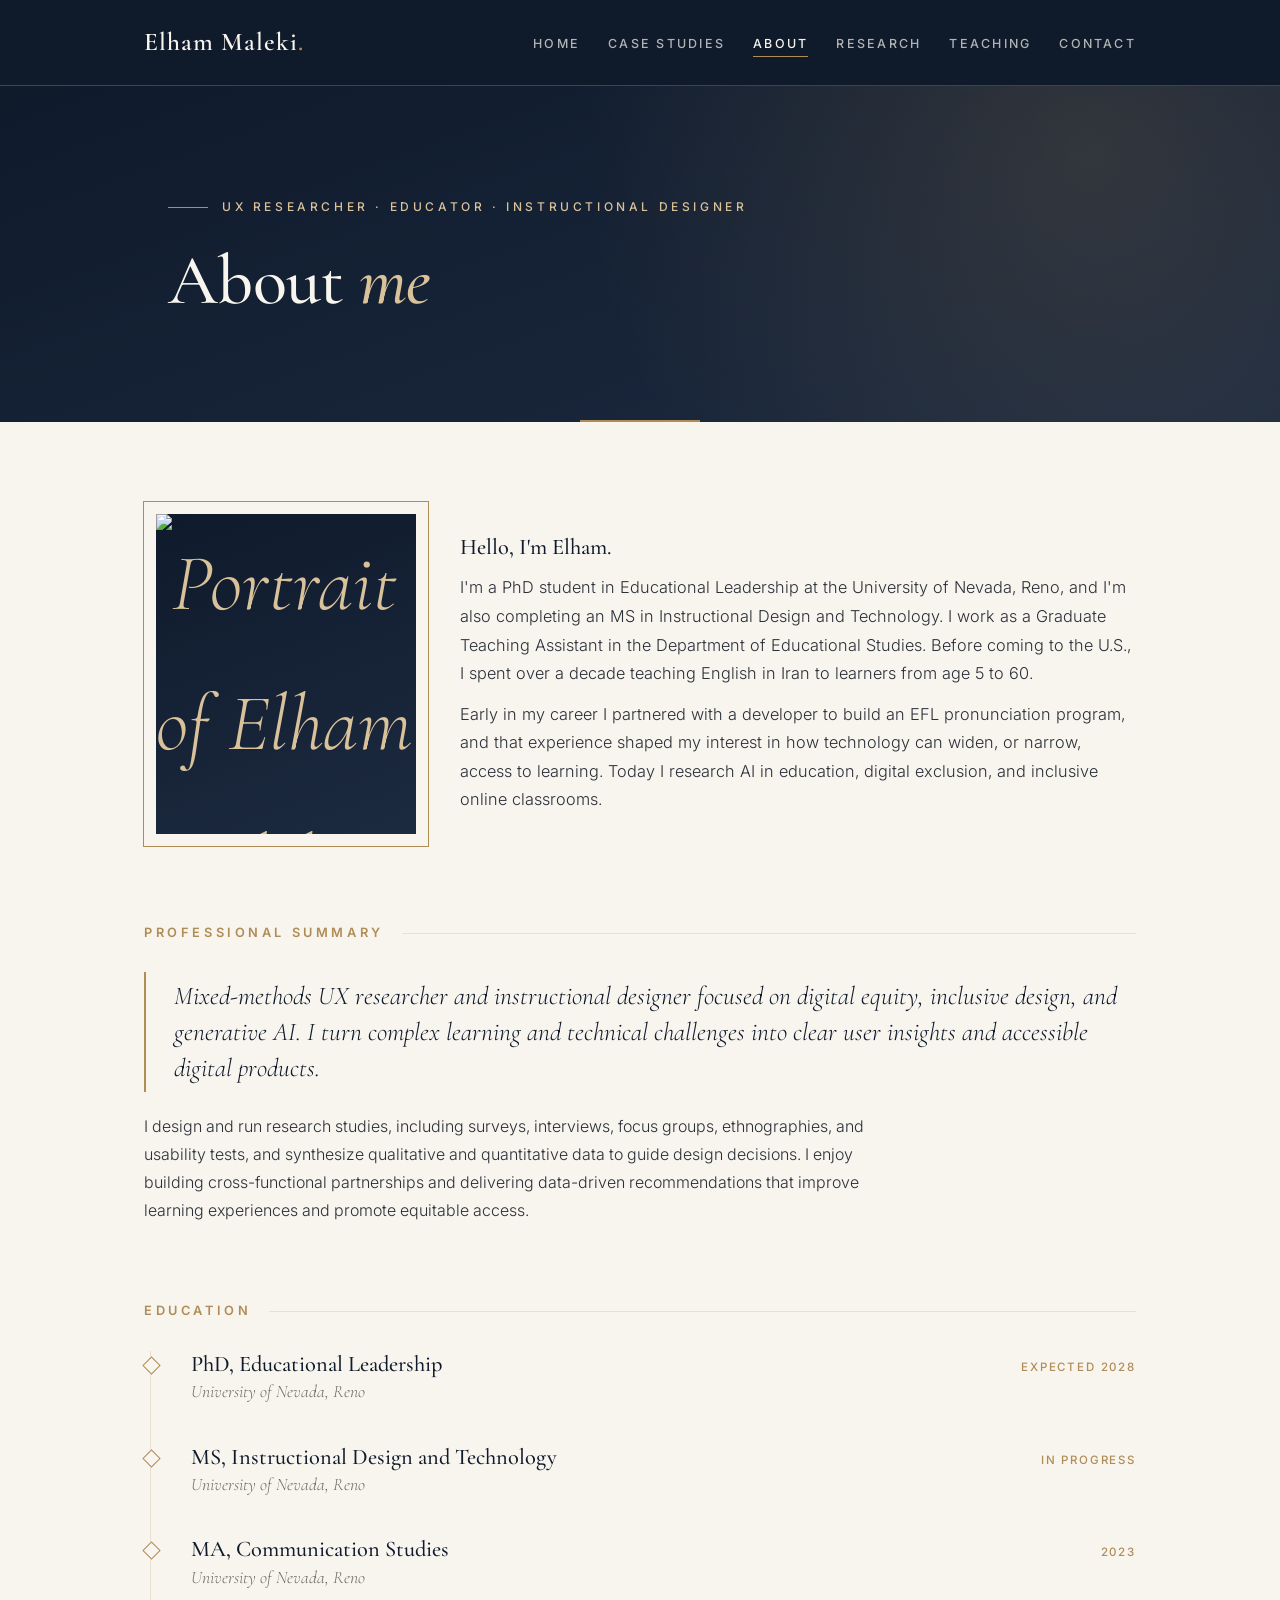
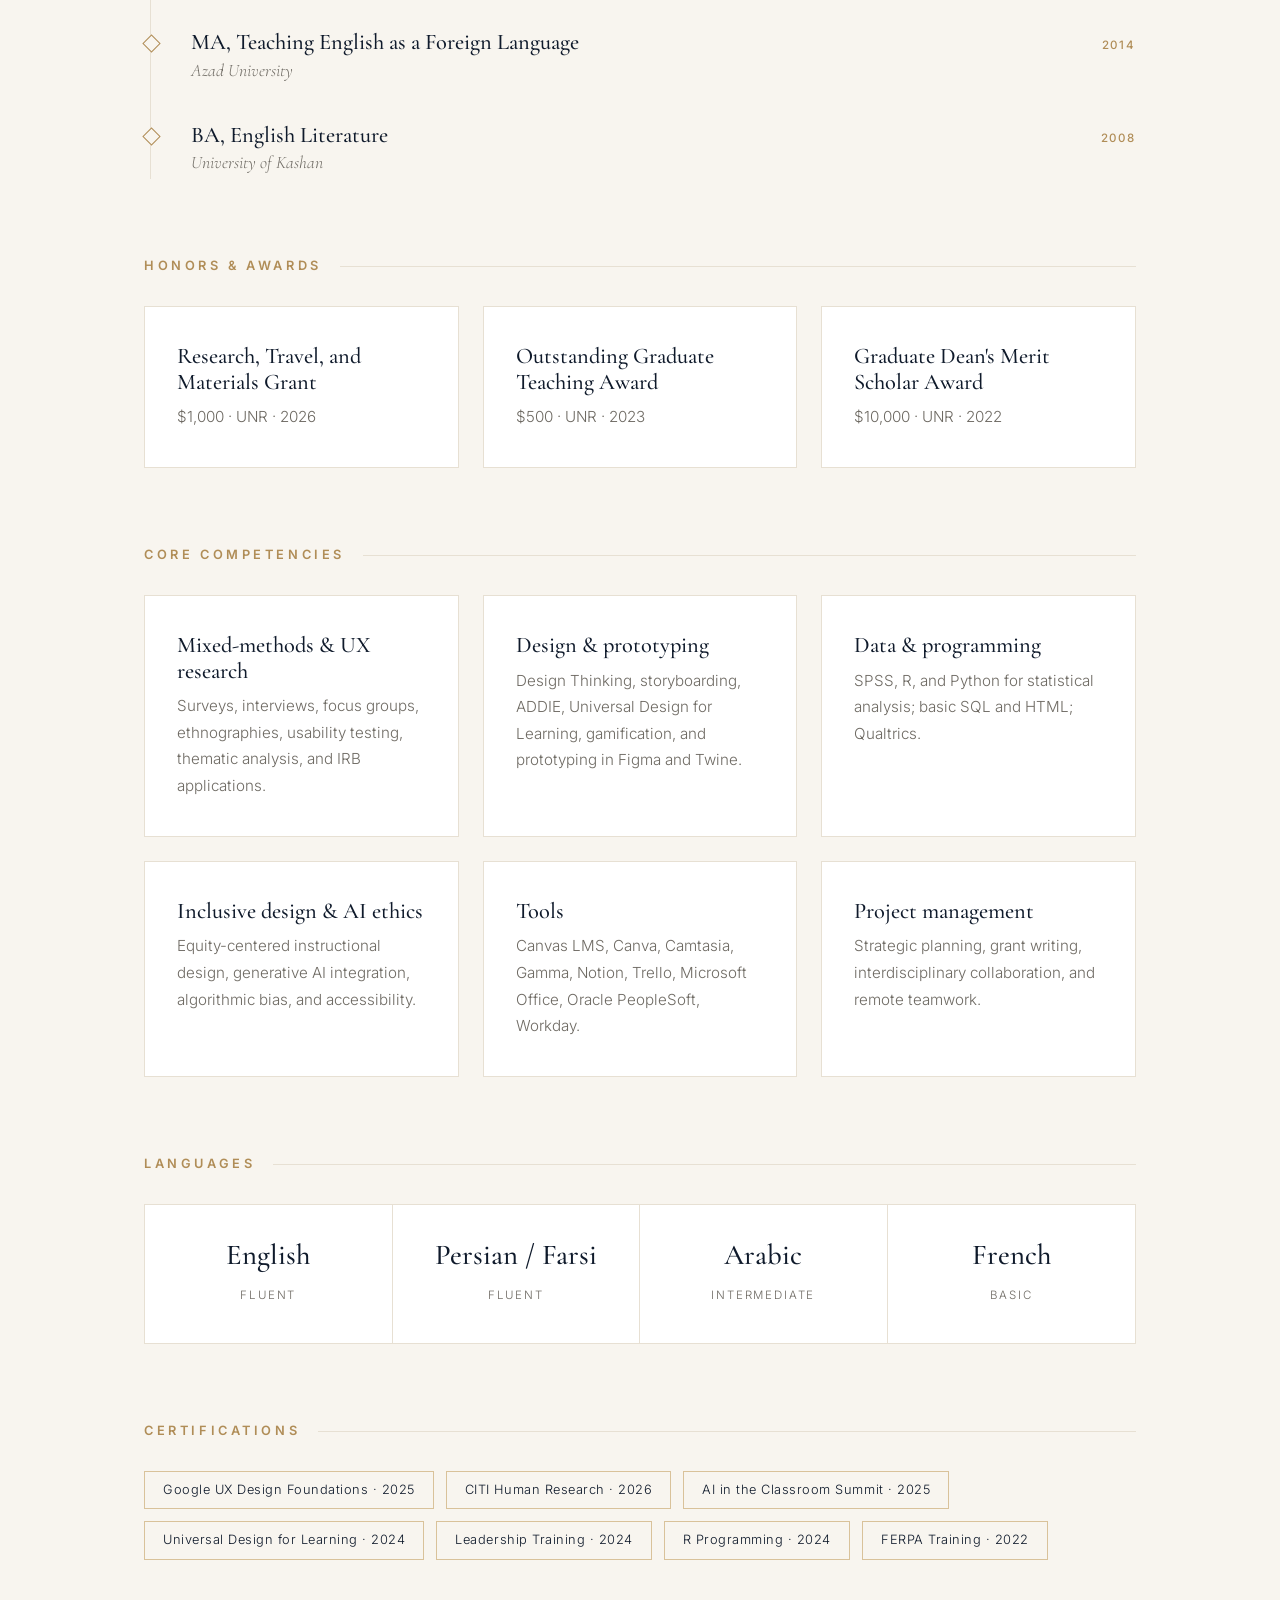
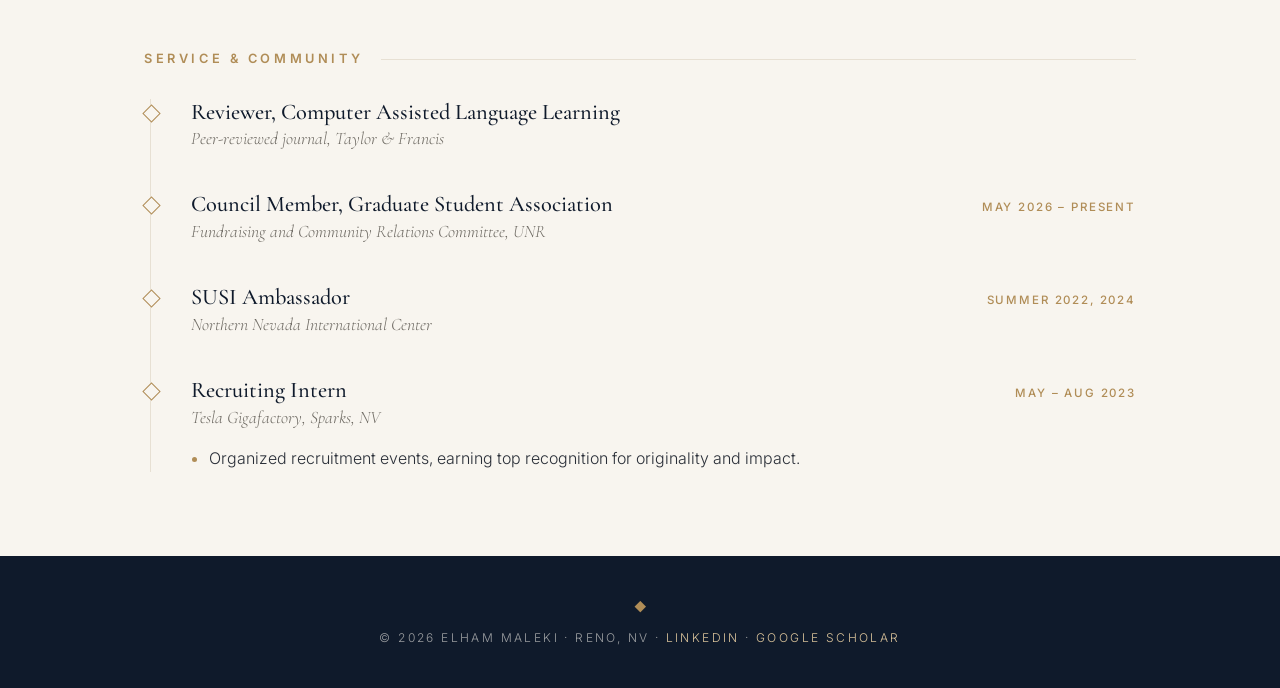
==== about.html @ 21c92529 "Add files via upload" ====
<!DOCTYPE html>
<html lang="en">
<head>
  <meta charset="UTF-8">
  <meta name="viewport" content="width=device-width, initial-scale=1.0">
  <title>Elham Maleki | About</title>
  <link rel="preconnect" href="https://fonts.googleapis.com">
  <link href="https://fonts.googleapis.com/css2?family=Cormorant+Garamond:ital,wght@0,500;0,600;1,500&family=Inter:wght@300;400;500;600&display=swap" rel="stylesheet">
  <link rel="stylesheet" href="style.css">
</head>
<body>
  <header>
    <div class="container">
      <nav>
        <a href="index.html" class="logo">Elham Maleki</a>
        <ul>
          <li><a href="index.html">Home</a></li>
          <li><a href="case-studies.html">Case Studies</a></li>
          <li><a href="about.html" class="active">About</a></li>
          <li><a href="research.html">Research</a></li>
          <li><a href="teaching.html">Teaching</a></li>
          <li><a href="contact.html">Contact</a></li>
        </ul>
      </nav>
    </div>
  </header>

  <main>
    <div class="container">
      <div class="page-head">
        <p class="eyebrow">UX Researcher · Educator · Instructional Designer</p>
        <h1 class="page-title">About <em>me</em></h1>
      </div>

      <section class="about-intro">
        <img src="images/profile.jpg" class="avatar" alt="Portrait of Elham Maleki">
        <div>
          <h3 style="margin-bottom: 14px;">Hello, I'm Elham.</h3>
          <p>
            I'm a PhD student in Educational Leadership at the University of Nevada, Reno, and I'm also
            completing an MS in Instructional Design and Technology. I work as a Graduate Teaching Assistant
            in the Department of Educational Studies. Before coming to the U.S.,
            I spent over a decade teaching English in Iran to learners from age 5 to 60.
          </p>
          <p style="margin-top: 12px;">
            Early in my career I partnered with a developer to build an EFL pronunciation program, and that
            experience shaped my interest in how technology can widen, or narrow, access to learning. Today
            I research AI in education, digital exclusion, and inclusive online classrooms.
          </p>
        </div>
      </section>

      <section>
        <h2>Professional summary</h2>
        <p class="callout" style="margin: 0;">
          Mixed-methods UX researcher and instructional designer focused on digital equity, inclusive design,
          and generative AI. I turn complex learning and technical challenges into clear user insights and
          accessible digital products.
        </p>
        <p style="margin-top: 20px; max-width: 760px;">
          I design and run research studies, including surveys, interviews, focus groups, ethnographies, and
          usability tests, and synthesize qualitative and quantitative data to guide design decisions. I enjoy
          building cross-functional partnerships and delivering data-driven recommendations that improve
          learning experiences and promote equitable access.
        </p>
      </section>

      <section>
        <h2>Education</h2>
        <div class="item">
          <div class="item-head"><h3>PhD, Educational Leadership</h3><span class="date">Expected 2028</span></div>
          <p class="where">University of Nevada, Reno</p>
        </div>
        <div class="item">
          <div class="item-head"><h3>MS, Instructional Design and Technology</h3><span class="date">In progress</span></div>
          <p class="where">University of Nevada, Reno</p>
        </div>
        <div class="item">
          <div class="item-head"><h3>MA, Communication Studies</h3><span class="date">2023</span></div>
          <p class="where">University of Nevada, Reno</p>
        </div>
        <div class="item">
          <div class="item-head"><h3>MA, Teaching English as a Foreign Language</h3><span class="date">2014</span></div>
          <p class="where">Azad University</p>
        </div>
        <div class="item">
          <div class="item-head"><h3>BA, English Literature</h3><span class="date">2008</span></div>
          <p class="where">University of Kashan</p>
        </div>
      </section>

      <section>
        <h2>Honors &amp; awards</h2>
        <div class="grid">
          <div class="card"><h3>Research, Travel, and Materials Grant</h3><p>$1,000 · UNR · 2026</p></div>
          <div class="card"><h3>Outstanding Graduate Teaching Award</h3><p>$500 · UNR · 2023</p></div>
          <div class="card"><h3>Graduate Dean's Merit Scholar Award</h3><p>$10,000 · UNR · 2022</p></div>
        </div>
      </section>

      <section>
        <h2>Core competencies</h2>
        <div class="grid">
          <div class="card">
            <h3>Mixed-methods &amp; UX research</h3>
            <p>Surveys, interviews, focus groups, ethnographies, usability testing, thematic analysis, and IRB applications.</p>
          </div>
          <div class="card">
            <h3>Design &amp; prototyping</h3>
            <p>Design Thinking, storyboarding, ADDIE, Universal Design for Learning, gamification, and prototyping in Figma and Twine.</p>
          </div>
          <div class="card">
            <h3>Data &amp; programming</h3>
            <p>SPSS, R, and Python for statistical analysis; basic SQL and HTML; Qualtrics.</p>
          </div>
          <div class="card">
            <h3>Inclusive design &amp; AI ethics</h3>
            <p>Equity-centered instructional design, generative AI integration, algorithmic bias, and accessibility.</p>
          </div>
          <div class="card">
            <h3>Tools</h3>
            <p>Canvas LMS, Canva, Camtasia, Gamma, Notion, Trello, Microsoft Office, Oracle PeopleSoft, Workday.</p>
          </div>
          <div class="card">
            <h3>Project management</h3>
            <p>Strategic planning, grant writing, interdisciplinary collaboration, and remote teamwork.</p>
          </div>
        </div>
      </section>

      <section>
        <h2>Languages</h2>
        <div class="card stats">
          <div class="stat"><strong style="font-size: 1.8rem;">English</strong><span>Fluent</span></div>
          <div class="stat"><strong style="font-size: 1.8rem;">Persian / Farsi</strong><span>Fluent</span></div>
          <div class="stat"><strong style="font-size: 1.8rem;">Arabic</strong><span>Intermediate</span></div>
          <div class="stat"><strong style="font-size: 1.8rem;">French</strong><span>Basic</span></div>
        </div>
      </section>

      <section>
        <h2>Certifications</h2>
        <span class="tag">Google UX Design Foundations · 2025</span>
        <span class="tag">CITI Human Research · 2026</span>
        <span class="tag">AI in the Classroom Summit · 2025</span>
        <span class="tag">Universal Design for Learning · 2024</span>
        <span class="tag">Leadership Training · 2024</span>
        <span class="tag">R Programming · 2024</span>
        <span class="tag">FERPA Training · 2022</span>
      </section>

      <section>
        <h2>Service &amp; community</h2>
        <div class="item">
          <div class="item-head"><h3>Reviewer, Computer Assisted Language Learning</h3></div>
          <p class="where">Peer-reviewed journal, Taylor &amp; Francis</p>
        </div>
        <div class="item">
          <div class="item-head"><h3>Council Member, Graduate Student Association</h3><span class="date">May 2026 – Present</span></div>
          <p class="where">Fundraising and Community Relations Committee, UNR</p>
        </div>
        <div class="item">
          <div class="item-head"><h3>SUSI Ambassador</h3><span class="date">Summer 2022, 2024</span></div>
          <p class="where">Northern Nevada International Center</p>
        </div>
        <div class="item">
          <div class="item-head"><h3>Recruiting Intern</h3><span class="date">May – Aug 2023</span></div>
          <p class="where">Tesla Gigafactory, Sparks, NV</p>
          <ul><li>Organized recruitment events, earning top recognition for originality and impact.</li></ul>
        </div>
      </section>
    </div>
  </main>

  <footer>
    <div class="container">© 2026 Elham Maleki · Reno, NV · <a href="https://www.linkedin.com/in/elham-maleki-n/" target="_blank" rel="noopener">LinkedIn</a> · <a href="https://scholar.google.com/citations?user=H0M7LdgAAAAJ&amp;hl=en" target="_blank" rel="noopener">Google Scholar</a></div>
  </footer>
</body>
</html>
---- style.css ----
/* =========================================================
   Elham Maleki — Portfolio
   Classic theme: deep navy, antique gold, ivory
   ========================================================= */
:root {
  --ink: #0f1a2b;          /* deep navy */
  --ink-soft: #1c2a40;
  --ivory: #f8f5ef;
  --paper: #ffffff;
  --text: #2a2f38;
  --muted: #6e6a63;
  --gold: #b08d57;
  --gold-light: #d9c29a;
  --line: #e7e0d3;
  --serif: "Cormorant Garamond", "Playfair Display", Georgia, serif;
  --sans: "Inter", system-ui, -apple-system, sans-serif;
}

* { box-sizing: border-box; margin: 0; padding: 0; }
html { scroll-behavior: smooth; }

body {
  font-family: var(--sans);
  font-weight: 300;
  background: var(--ivory);
  color: var(--text);
  line-height: 1.75;
  overflow-x: hidden;
  -webkit-font-smoothing: antialiased;
}

h1, h2, h3 { font-family: var(--serif); font-weight: 500; color: var(--ink); line-height: 1.15; }
h1 { font-size: clamp(2.6rem, 6vw, 4.4rem); letter-spacing: -0.01em; }
h3 { font-size: 1.4rem; }
strong { font-weight: 600; }

a { color: var(--ink); text-decoration-color: var(--gold); text-underline-offset: 3px; }
a:hover { color: var(--gold); }

.container { max-width: 1040px; margin: 0 auto; padding: 0 24px; }

/* ---------- Header ---------- */
header {
  background: var(--ink);
  position: sticky;
  top: 0;
  z-index: 20;
  border-bottom: 1px solid rgba(176, 141, 87, 0.35);
}

nav {
  display: flex;
  justify-content: space-between;
  align-items: center;
  flex-wrap: wrap;
  gap: 12px;
  padding: 20px 0;
}

.logo {
  font-family: var(--serif);
  font-size: 1.6rem;
  font-weight: 600;
  letter-spacing: 0.04em;
  color: var(--ivory);
  text-decoration: none;
}
.logo::after { content: "."; color: var(--gold); }
.logo:hover { color: var(--ivory); }

nav ul { list-style: none; display: flex; flex-wrap: wrap; gap: 28px; }

nav ul a {
  position: relative;
  text-decoration: none;
  color: rgba(248, 245, 239, 0.7);
  font-size: 0.78rem;
  font-weight: 500;
  letter-spacing: 0.18em;
  text-transform: uppercase;
  padding: 6px 0;
  transition: color 0.25s;
}
nav ul a::after {
  content: "";
  position: absolute;
  left: 0; bottom: 0;
  width: 0; height: 1px;
  background: var(--gold);
  transition: width 0.3s ease;
}
nav ul a:hover, nav ul a.active { color: var(--ivory); }
nav ul a:hover::after, nav ul a.active::after { width: 100%; }

/* ---------- Layout ---------- */
main { padding: 0 0 80px; }
section { margin-top: 80px; animation: rise 0.8s ease both; }

@keyframes rise {
  from { opacity: 0; transform: translateY(14px); }
  to   { opacity: 1; transform: none; }
}

/* Section headings: small caps label with a gold rule */
h2 {
  display: flex;
  align-items: center;
  gap: 18px;
  font-family: var(--sans);
  font-size: 0.8rem;
  font-weight: 600;
  letter-spacing: 0.28em;
  text-transform: uppercase;
  color: var(--gold);
  margin-bottom: 32px;
}
h2::after { content: ""; flex: 1; height: 1px; background: var(--line); }

/* Full-width dark band (hero + page headers) */
.hero, .page-head {
  position: relative;
  margin: 0 calc(50% - 50vw);
  padding: 110px calc(50vw - 50% + 24px) 100px;
  background:
    radial-gradient(circle at 85% 20%, rgba(176, 141, 87, 0.18), transparent 45%),
    linear-gradient(160deg, var(--ink) 0%, var(--ink-soft) 100%);
  color: var(--ivory);
  animation: none;
}
.hero { margin-top: 0; }
.hero::after, .page-head::after {
  content: "";
  position: absolute;
  left: 50%; bottom: 0;
  transform: translateX(-50%);
  width: 120px; height: 2px;
  background: var(--gold);
}
.hero h1, .page-head h1 { color: var(--ivory); }
.hero h1 em, .page-head h1 em { color: var(--gold-light); font-style: italic; }

.hero .eyebrow, .page-head .eyebrow {
  font-size: 0.75rem;
  font-weight: 500;
  letter-spacing: 0.3em;
  text-transform: uppercase;
  color: var(--gold-light);
  margin-bottom: 24px;
}
.hero .eyebrow::before, .page-head .eyebrow::before {
  content: "";
  display: inline-block;
  width: 40px; height: 1px;
  background: var(--gold);
  vertical-align: middle;
  margin-right: 14px;
}

.hero p.lead, .page-intro {
  font-size: 1.1rem;
  color: rgba(248, 245, 239, 0.75);
  max-width: 620px;
  margin: 26px 0 40px;
}
.page-head .page-intro { margin-bottom: 0; }

/* ---------- Buttons ---------- */
.btn {
  display: inline-block;
  padding: 14px 32px;
  font-size: 0.78rem;
  font-weight: 500;
  letter-spacing: 0.18em;
  text-transform: uppercase;
  text-decoration: none;
  border: 1px solid var(--gold);
  margin: 0 12px 12px 0;
  transition: all 0.3s ease;
}
.btn-primary { background: var(--gold); color: var(--ink); }
.btn-primary:hover { background: transparent; color: var(--gold-light); }
.btn-outline { color: var(--ivory); }
.btn-outline:hover { background: var(--gold); color: var(--ink); }

/* ---------- Stats ---------- */
.stats, .card.stats {
  display: grid;
  grid-template-columns: repeat(4, 1fr);
  background: var(--paper);
  border: 1px solid var(--line);
  padding: 0;
}
.stat {
  text-align: center;
  padding: 36px 16px;
  border-right: 1px solid var(--line);
}
.stat:last-child { border-right: none; }
.stat strong {
  display: block;
  font-family: var(--serif);
  font-size: 3.2rem;
  font-weight: 500;
  color: var(--ink);
  line-height: 1;
  margin-bottom: 10px;
}
.stat span {
  font-size: 0.72rem;
  letter-spacing: 0.16em;
  text-transform: uppercase;
  color: var(--muted);
}

/* ---------- Cards ---------- */
.grid {
  display: grid;
  grid-template-columns: repeat(auto-fit, minmax(270px, 1fr));
  gap: 24px;
}

.card {
  position: relative;
  background: var(--paper);
  border: 1px solid var(--line);
  padding: 36px 32px;
  transition: transform 0.35s ease, box-shadow 0.35s ease;
}
.card::before {
  content: "";
  position: absolute;
  top: -1px; left: -1px;
  width: 0; height: 2px;
  background: var(--gold);
  transition: width 0.4s ease;
}
.card:hover::before { width: calc(100% + 2px); }
.card h3 { margin-bottom: 10px; }
.card p { color: var(--muted); font-size: 0.95rem; }

a.card { display: block; text-decoration: none; color: inherit; }
a.card:hover { transform: translateY(-4px); box-shadow: 0 18px 40px rgba(15, 26, 43, 0.08); }
a.card h3 { transition: color 0.3s; }
a.card:hover h3 { color: var(--gold); }

/* ---------- Timeline items ---------- */
.item {
  position: relative;
  padding: 0 0 36px 40px;
  border-left: 1px solid var(--line);
  margin-left: 6px;
}
.item:last-child { padding-bottom: 0; }
.item::before {
  content: "";
  position: absolute;
  left: -6px; top: 8px;
  width: 11px; height: 11px;
  background: var(--ivory);
  border: 1px solid var(--gold);
  transform: rotate(45deg);
}
.item-head {
  display: flex;
  justify-content: space-between;
  align-items: baseline;
  flex-wrap: wrap;
  gap: 4px 20px;
}
.item .date {
  font-size: 0.72rem;
  font-weight: 500;
  letter-spacing: 0.16em;
  text-transform: uppercase;
  color: var(--gold);
  white-space: nowrap;
}
.item .where { color: var(--muted); font-style: italic; font-family: var(--serif); font-size: 1.1rem; }
.item ul { padding-left: 18px; margin-top: 10px; }
.item li { margin-bottom: 4px; }
.item li::marker { color: var(--gold); }

/* ---------- Publications ---------- */
.pub {
  background: var(--paper);
  border: 1px solid var(--line);
  border-left: 2px solid var(--gold);
  padding: 22px 28px;
  margin-bottom: 16px;
  font-size: 0.97rem;
}
.pub em { font-family: var(--serif); font-size: 1.08em; }
.pub a {
  margin-left: 6px;
  font-size: 0.72rem;
  font-weight: 500;
  letter-spacing: 0.14em;
  text-transform: uppercase;
  color: var(--gold);
  text-decoration: none;
  white-space: nowrap;
}
.pub a::after { content: " →"; }

/* ---------- Tags ---------- */
.tag {
  display: inline-block;
  border: 1px solid var(--gold-light);
  color: var(--ink);
  font-size: 0.8rem;
  letter-spacing: 0.04em;
  padding: 7px 18px;
  margin: 0 8px 12px 0;
  transition: all 0.25s;
}
.tag:hover { background: var(--ink); color: var(--ivory); border-color: var(--ink); }

/* ---------- About ---------- */
.about-intro {
  display: grid;
  grid-template-columns: 260px 1fr;
  gap: 56px;
  align-items: center;
}
.about-intro p { font-size: 1.02rem; }
.avatar {
  width: 260px; height: 320px;
  object-fit: cover;
  background: linear-gradient(160deg, var(--ink), var(--ink-soft));
  display: flex; align-items: center; justify-content: center;
  font-family: var(--serif);
  font-size: 5rem;
  font-style: italic;
  color: var(--gold-light);
  outline: 1px solid var(--gold);
  outline-offset: 12px;
  margin: 12px;
}

img.avatar { display: block; }

/* ---------- Photos ---------- */
.hero-grid {
  display: grid;
  grid-template-columns: 1.5fr 1fr;
  gap: 64px;
  align-items: center;
}
.hero-photo img {
  display: block;
  width: 100%;
  max-width: 340px;
  aspect-ratio: 4 / 5;
  object-fit: cover;
  margin-left: auto;
  outline: 1px solid var(--gold);
  outline-offset: 14px;
}

.photo-feature {
  display: grid;
  grid-template-columns: 1.4fr 1fr;
  background: var(--paper);
  border: 1px solid var(--line);
}
.photo-feature img {
  display: block;
  width: 100%;
  height: 100%;
  min-height: 320px;
  object-fit: cover;
  object-position: center;
}
.photo-feature .photo-text { padding: 44px 40px; align-self: center; }
.photo-feature h3 { font-size: 1.9rem; margin-bottom: 12px; }
.photo-feature p { color: var(--muted); }

/* ---------- Contact ---------- */
.contact-list { list-style: none; }
.contact-list li { padding: 14px 0; border-bottom: 1px solid var(--line); }
.contact-list li:last-child { border-bottom: none; }
.contact-list strong {
  display: block;
  font-size: 0.7rem;
  font-weight: 600;
  letter-spacing: 0.2em;
  text-transform: uppercase;
  color: var(--gold);
}

form { display: grid; gap: 22px; }
label {
  font-size: 0.7rem;
  font-weight: 600;
  letter-spacing: 0.2em;
  text-transform: uppercase;
  color: var(--muted);
}
input, textarea {
  width: 100%;
  padding: 10px 0;
  border: none;
  border-bottom: 1px solid var(--line);
  background: transparent;
  font: inherit;
  font-weight: 400;
  color: var(--text);
  transition: border-color 0.25s;
}
input:focus, textarea:focus { outline: none; border-bottom-color: var(--gold); }
button.btn { justify-self: start; cursor: pointer; font-family: var(--sans); }
form .btn-primary:hover { color: var(--ink); background: var(--gold-light); }

/* ---------- Case studies ---------- */
.status {
  display: inline-block;
  font-size: 0.68rem;
  font-weight: 600;
  letter-spacing: 0.18em;
  text-transform: uppercase;
  padding: 5px 12px;
  margin-bottom: 18px;
  border: 1px solid var(--gold);
  color: var(--gold);
}
.status.done { background: var(--gold); color: var(--ink); }

.case-feature {
  display: grid;
  grid-template-columns: 1.1fr 1fr;
  background: var(--paper);
  border: 1px solid var(--line);
  text-decoration: none;
  color: inherit;
  transition: box-shadow 0.35s ease, transform 0.35s ease;
}
.case-feature:hover { box-shadow: 0 18px 40px rgba(15, 26, 43, 0.08); transform: translateY(-4px); color: inherit; }
.case-feature .case-art {
  background:
    radial-gradient(circle at 30% 30%, rgba(176, 141, 87, 0.35), transparent 55%),
    linear-gradient(160deg, var(--ink), var(--ink-soft));
  display: flex;
  align-items: center;
  justify-content: center;
  min-height: 300px;
  font-family: var(--serif);
  font-size: 3.4rem;
  font-style: italic;
  color: var(--gold-light);
  letter-spacing: 0.06em;
}
.case-feature .case-body { padding: 44px 40px; }
.case-feature h3 { font-size: 2rem; margin-bottom: 12px; }
.case-feature p { color: var(--muted); }
.meta { display: flex; flex-wrap: wrap; gap: 8px 24px; margin: 22px 0 26px; }
.meta div { font-size: 0.85rem; }
.meta span {
  display: block;
  font-size: 0.66rem;
  font-weight: 600;
  letter-spacing: 0.2em;
  text-transform: uppercase;
  color: var(--gold);
}
.read-more {
  font-size: 0.75rem;
  font-weight: 600;
  letter-spacing: 0.18em;
  text-transform: uppercase;
  color: var(--ink);
  border-bottom: 1px solid var(--gold);
  padding-bottom: 4px;
}

/* Case study article */
.case-section {
  display: grid;
  grid-template-columns: 200px 1fr;
  gap: 40px;
  padding: 48px 0;
  border-top: 1px solid var(--line);
  margin-top: 0;
}
.case-section:first-of-type { border-top: none; }
.case-label .num {
  display: block;
  font-family: var(--serif);
  font-size: 3rem;
  font-style: italic;
  color: var(--gold);
  line-height: 1;
}
.case-label h2 { margin: 8px 0 0; font-size: 0.72rem; }
.case-label h2::after { display: none; }
.case-content > p + p { margin-top: 14px; }
.case-content ul { padding-left: 20px; margin-top: 12px; }
.case-content li { margin-bottom: 6px; }
.case-content li::marker { color: var(--gold); }
.case-content h3 { margin: 26px 0 6px; }
.case-content h3:first-child { margin-top: 0; }

.callout {
  font-family: var(--serif);
  font-size: 1.6rem;
  font-style: italic;
  line-height: 1.4;
  color: var(--ink);
  border-left: 2px solid var(--gold);
  padding: 6px 0 6px 28px;
  margin: 24px 0;
}
.callout small {
  display: block;
  font-family: var(--sans);
  font-style: normal;
  font-size: 0.68rem;
  font-weight: 600;
  letter-spacing: 0.2em;
  text-transform: uppercase;
  color: var(--gold);
  margin-bottom: 8px;
}

.mini-grid { display: grid; grid-template-columns: repeat(auto-fit, minmax(220px, 1fr)); gap: 18px; margin-top: 12px; }
.mini-grid .card { padding: 26px 24px; }
.mini-grid .card h3 { font-size: 1.25rem; margin: 0 0 6px; }

.page-nav {
  display: flex;
  justify-content: space-between;
  flex-wrap: wrap;
  gap: 16px;
  padding-top: 40px;
  border-top: 1px solid var(--line);
}

/* ---------- Footer ---------- */
footer {
  background: var(--ink);
  color: rgba(248, 245, 239, 0.6);
  text-align: center;
  padding: 40px 0;
  font-size: 0.75rem;
  letter-spacing: 0.2em;
  text-transform: uppercase;
}
footer a { color: var(--gold-light); text-decoration: none; }
footer a:hover { color: var(--ivory); }
footer::before {
  content: "◆";
  display: block;
  color: var(--gold);
  margin-bottom: 10px;
  letter-spacing: 0;
}

/* ---------- Mobile ---------- */
@media (max-width: 720px) {
  nav { justify-content: center; }
  nav ul { gap: 16px; justify-content: center; }
  .hero, .page-head { padding-top: 70px; padding-bottom: 70px; }
  .about-intro { grid-template-columns: 1fr; text-align: center; gap: 36px; }
  .avatar { margin: 12px auto; width: 200px; height: 240px; }
  .stats, .card.stats { grid-template-columns: repeat(2, 1fr); }
  .stat { border-bottom: 1px solid var(--line); }
  .stat:nth-child(2n) { border-right: none; }
  .stat:nth-last-child(-n+2) { border-bottom: none; }
  .stat strong { font-size: 2.4rem; }
  .card { padding: 28px 24px; }
  .hero-grid { grid-template-columns: 1fr; gap: 48px; }
  .hero-photo { order: -1; }
  .hero-photo img { max-width: 220px; margin: 0 auto; }
  .photo-feature { grid-template-columns: 1fr; }
  .photo-feature img { min-height: 220px; }
  .photo-feature .photo-text { padding: 32px 24px; }
  .case-feature { grid-template-columns: 1fr; }
  .case-feature .case-art { min-height: 180px; font-size: 2.6rem; }
  .case-feature .case-body { padding: 32px 24px; }
  .case-section { grid-template-columns: 1fr; gap: 16px; padding: 36px 0; }
  .callout { font-size: 1.3rem; }
}
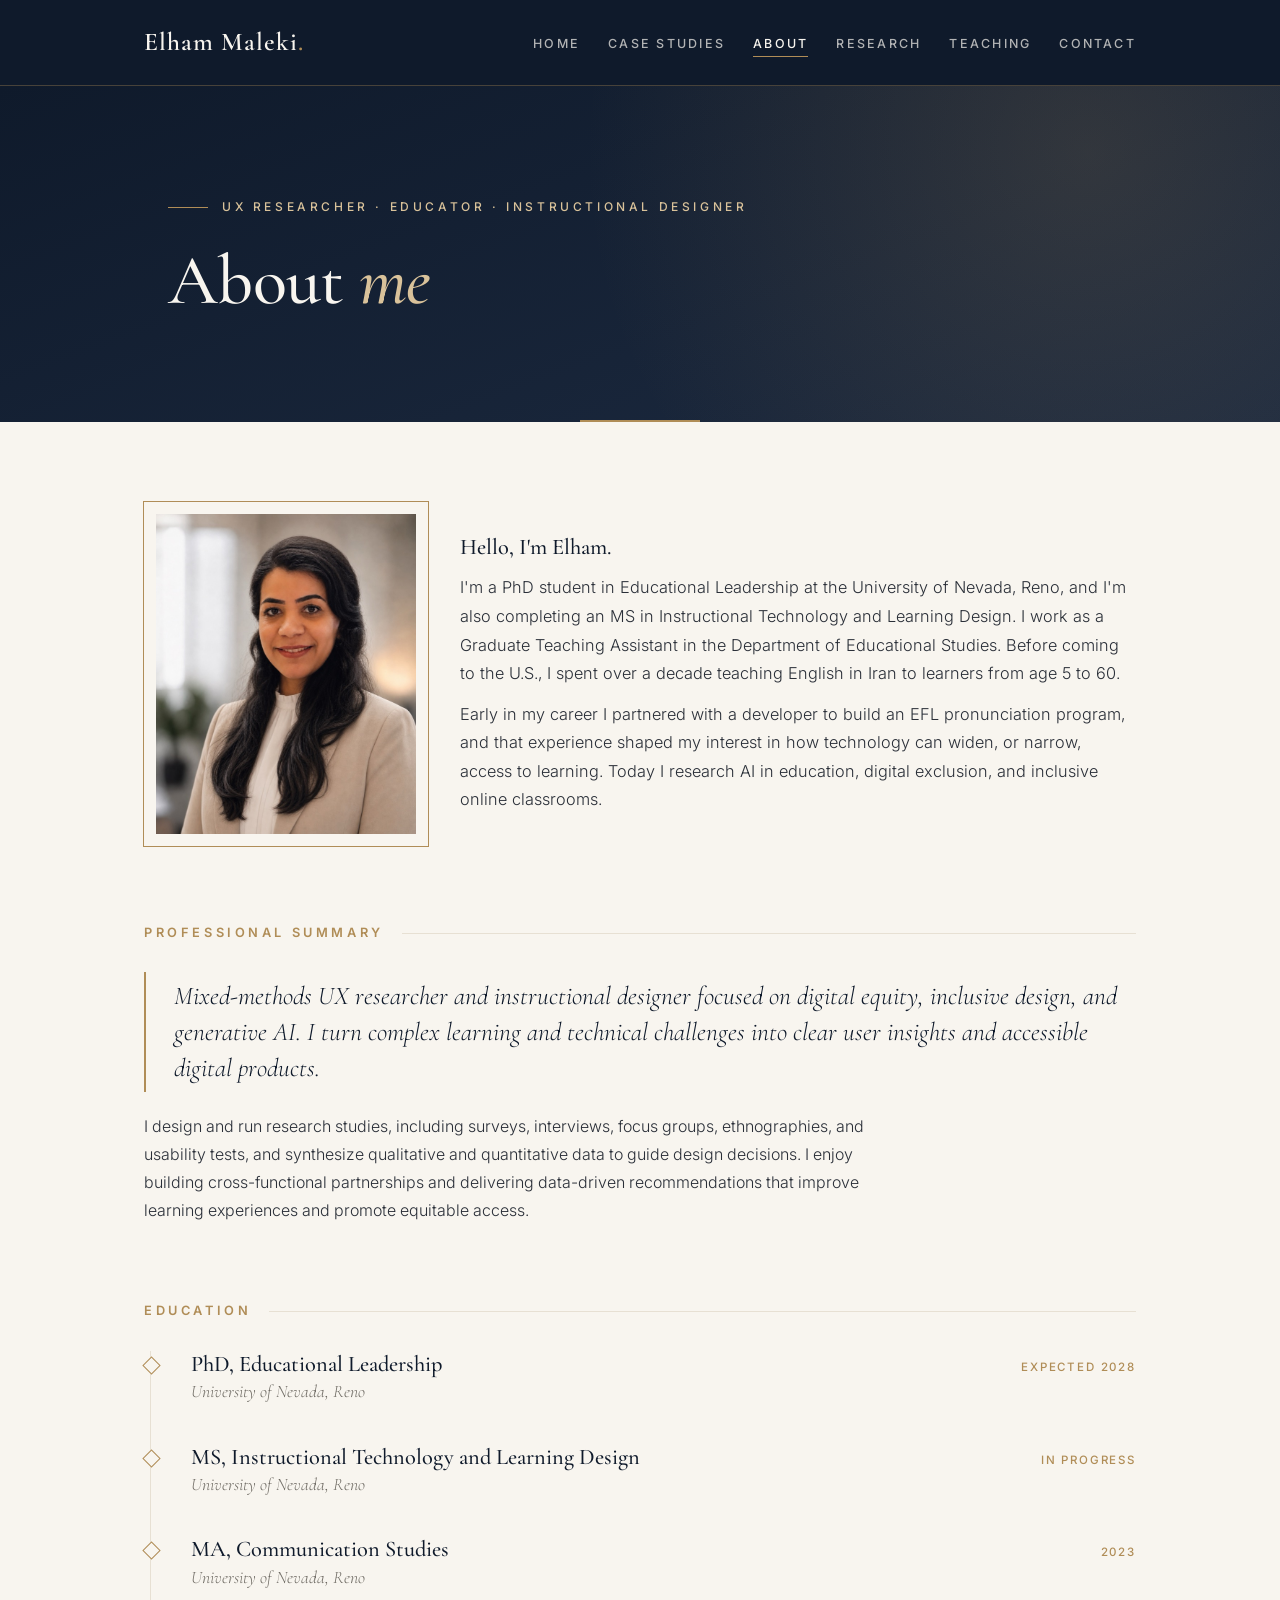
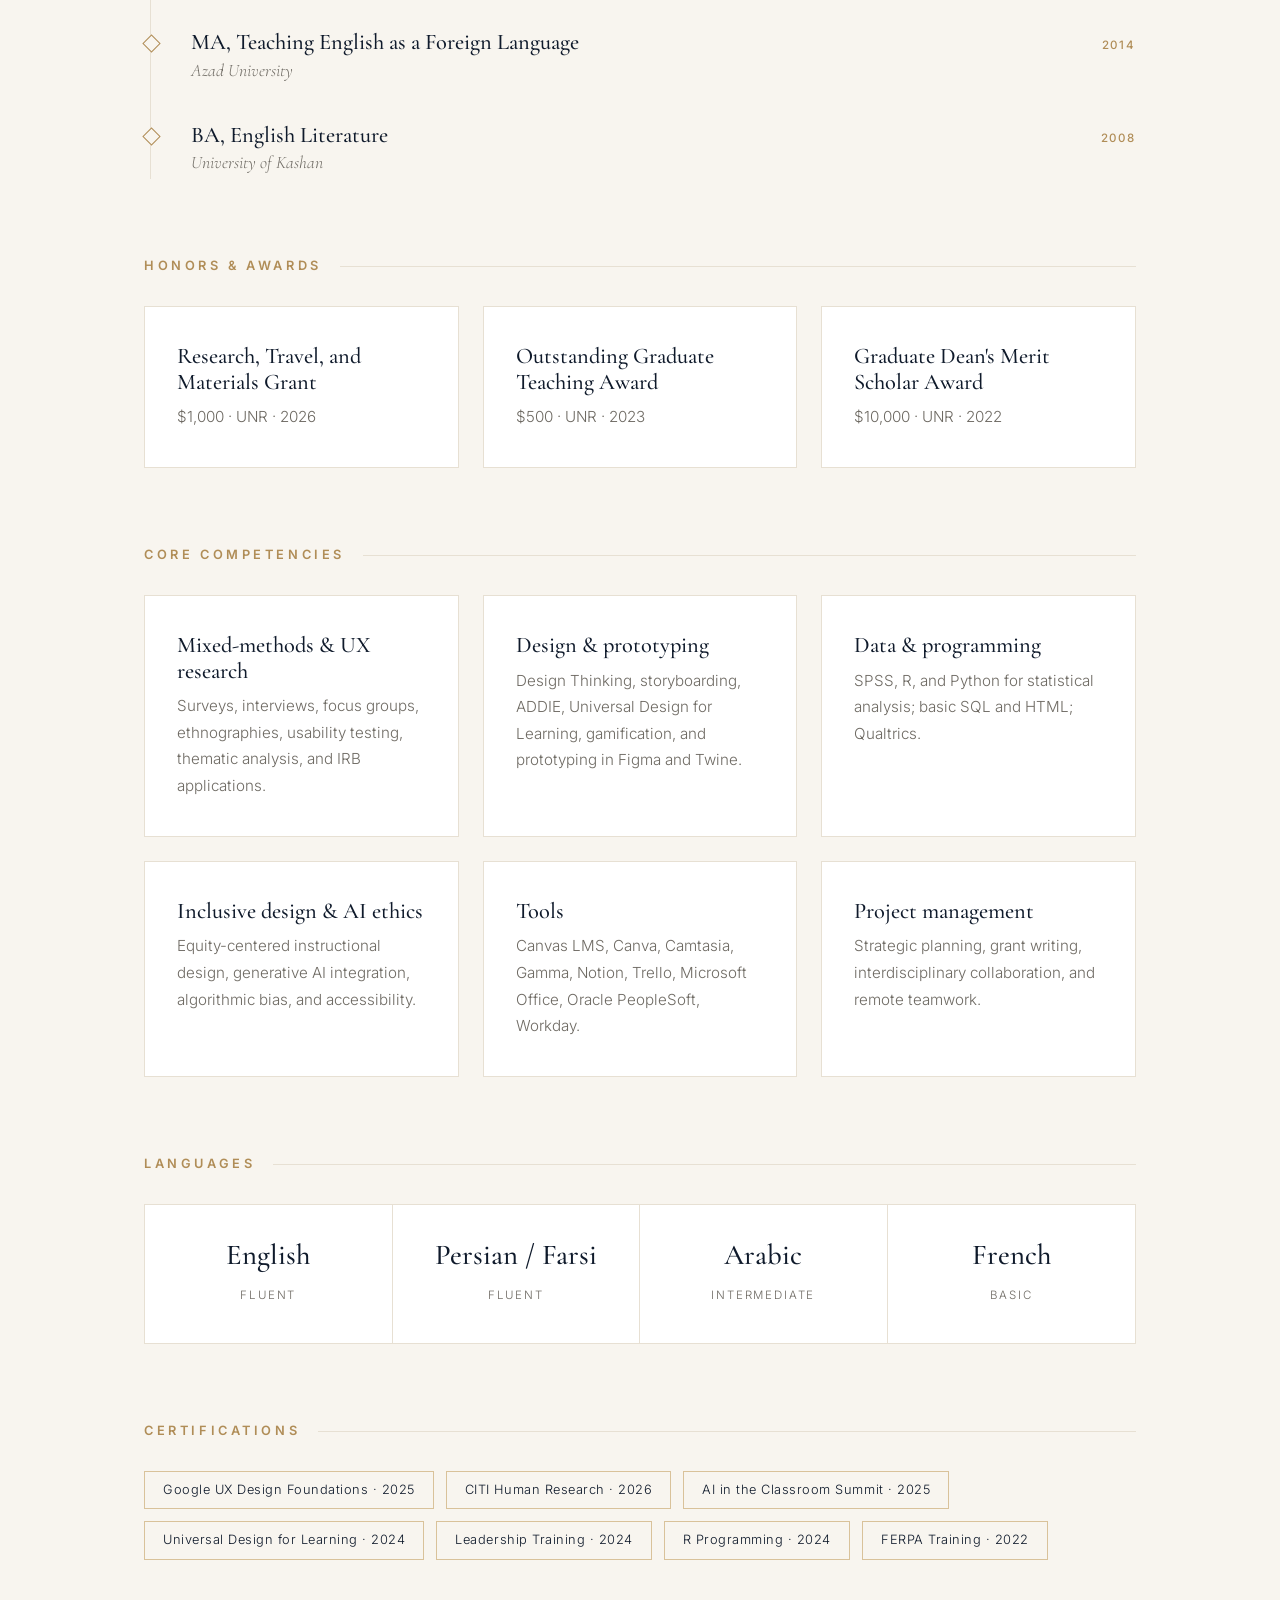
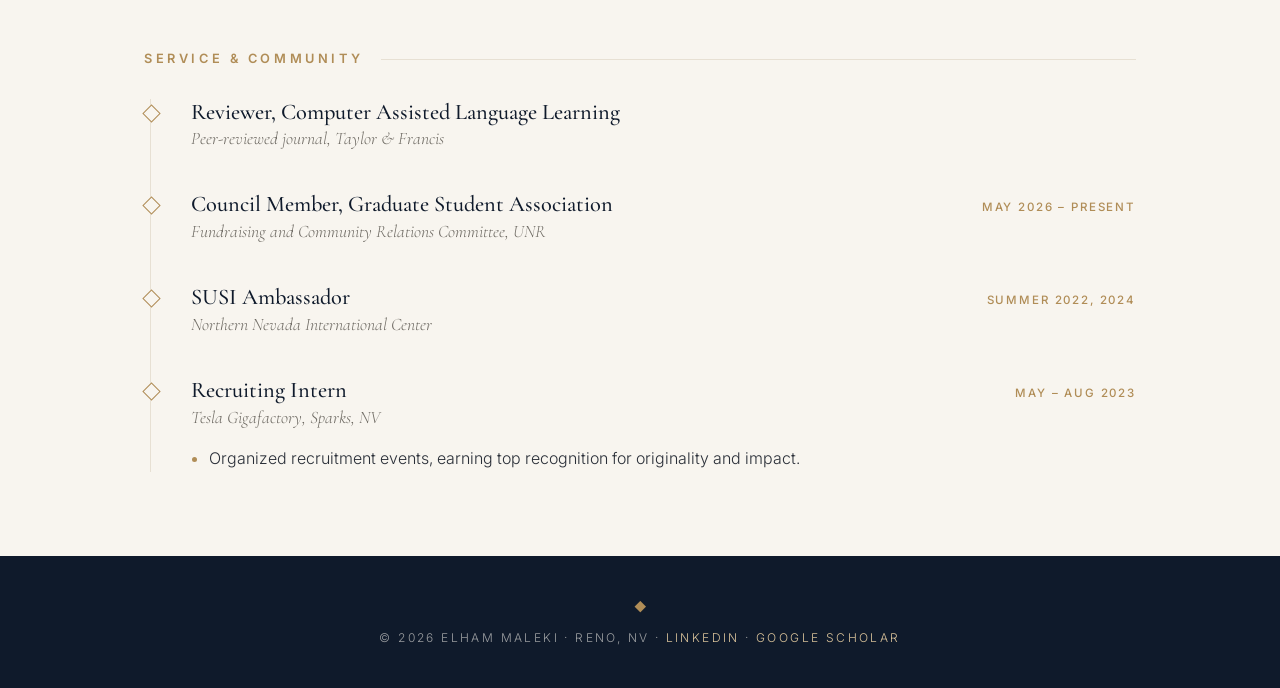
==== commit 68309385: "Add files via upload" ====
--- a/about.html
+++ b/about.html
@@ -38,7 +38,7 @@
           <h3 style="margin-bottom: 14px;">Hello, I'm Elham.</h3>
           <p>
             I'm a PhD student in Educational Leadership at the University of Nevada, Reno, and I'm also
-            completing an MS in Instructional Design and Technology. I work as a Graduate Teaching Assistant
+            completing an MS in Instructional Technology and Learning Design. I work as a Graduate Teaching Assistant
             in the Department of Educational Studies. Before coming to the U.S.,
             I spent over a decade teaching English in Iran to learners from age 5 to 60.
           </p>
@@ -72,7 +72,7 @@
           <p class="where">University of Nevada, Reno</p>
         </div>
         <div class="item">
-          <div class="item-head"><h3>MS, Instructional Design and Technology</h3><span class="date">In progress</span></div>
+          <div class="item-head"><h3>MS, Instructional Technology and Learning Design</h3><span class="date">In progress</span></div>
           <p class="where">University of Nevada, Reno</p>
         </div>
         <div class="item">
